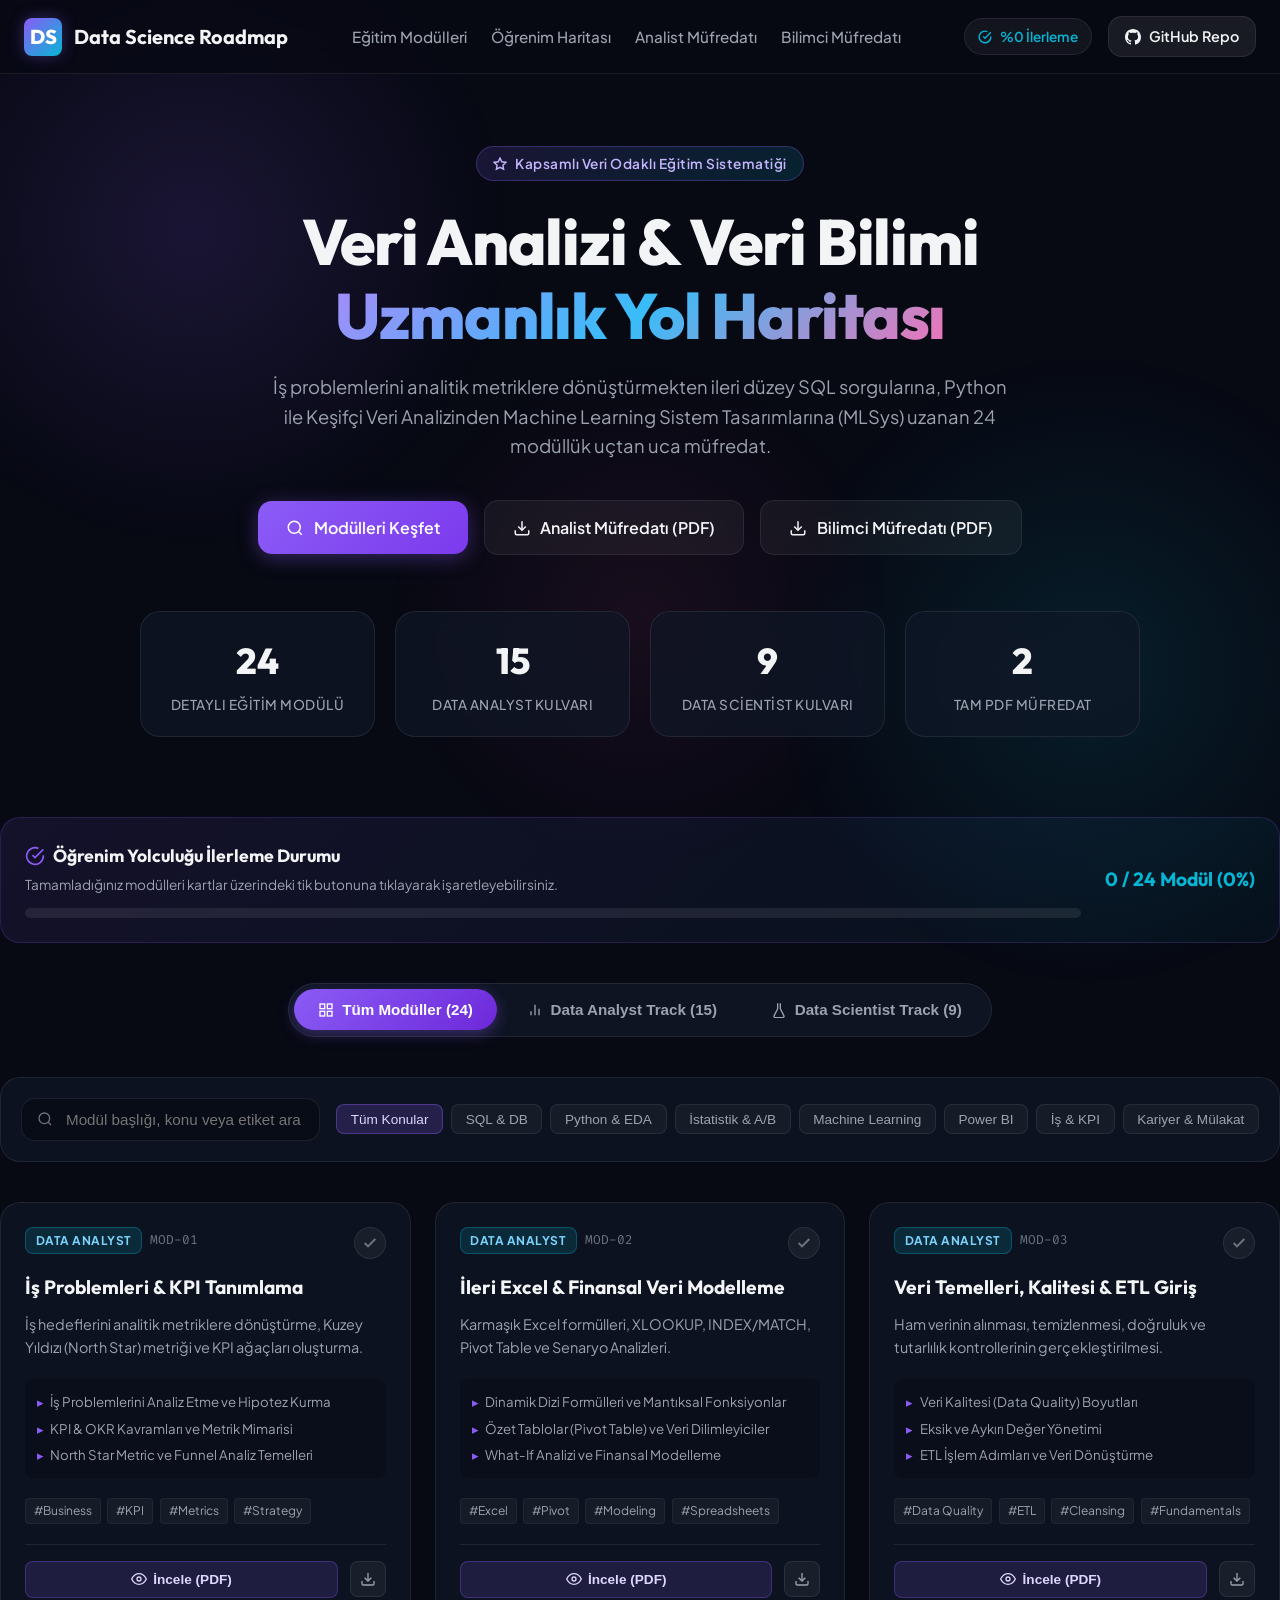
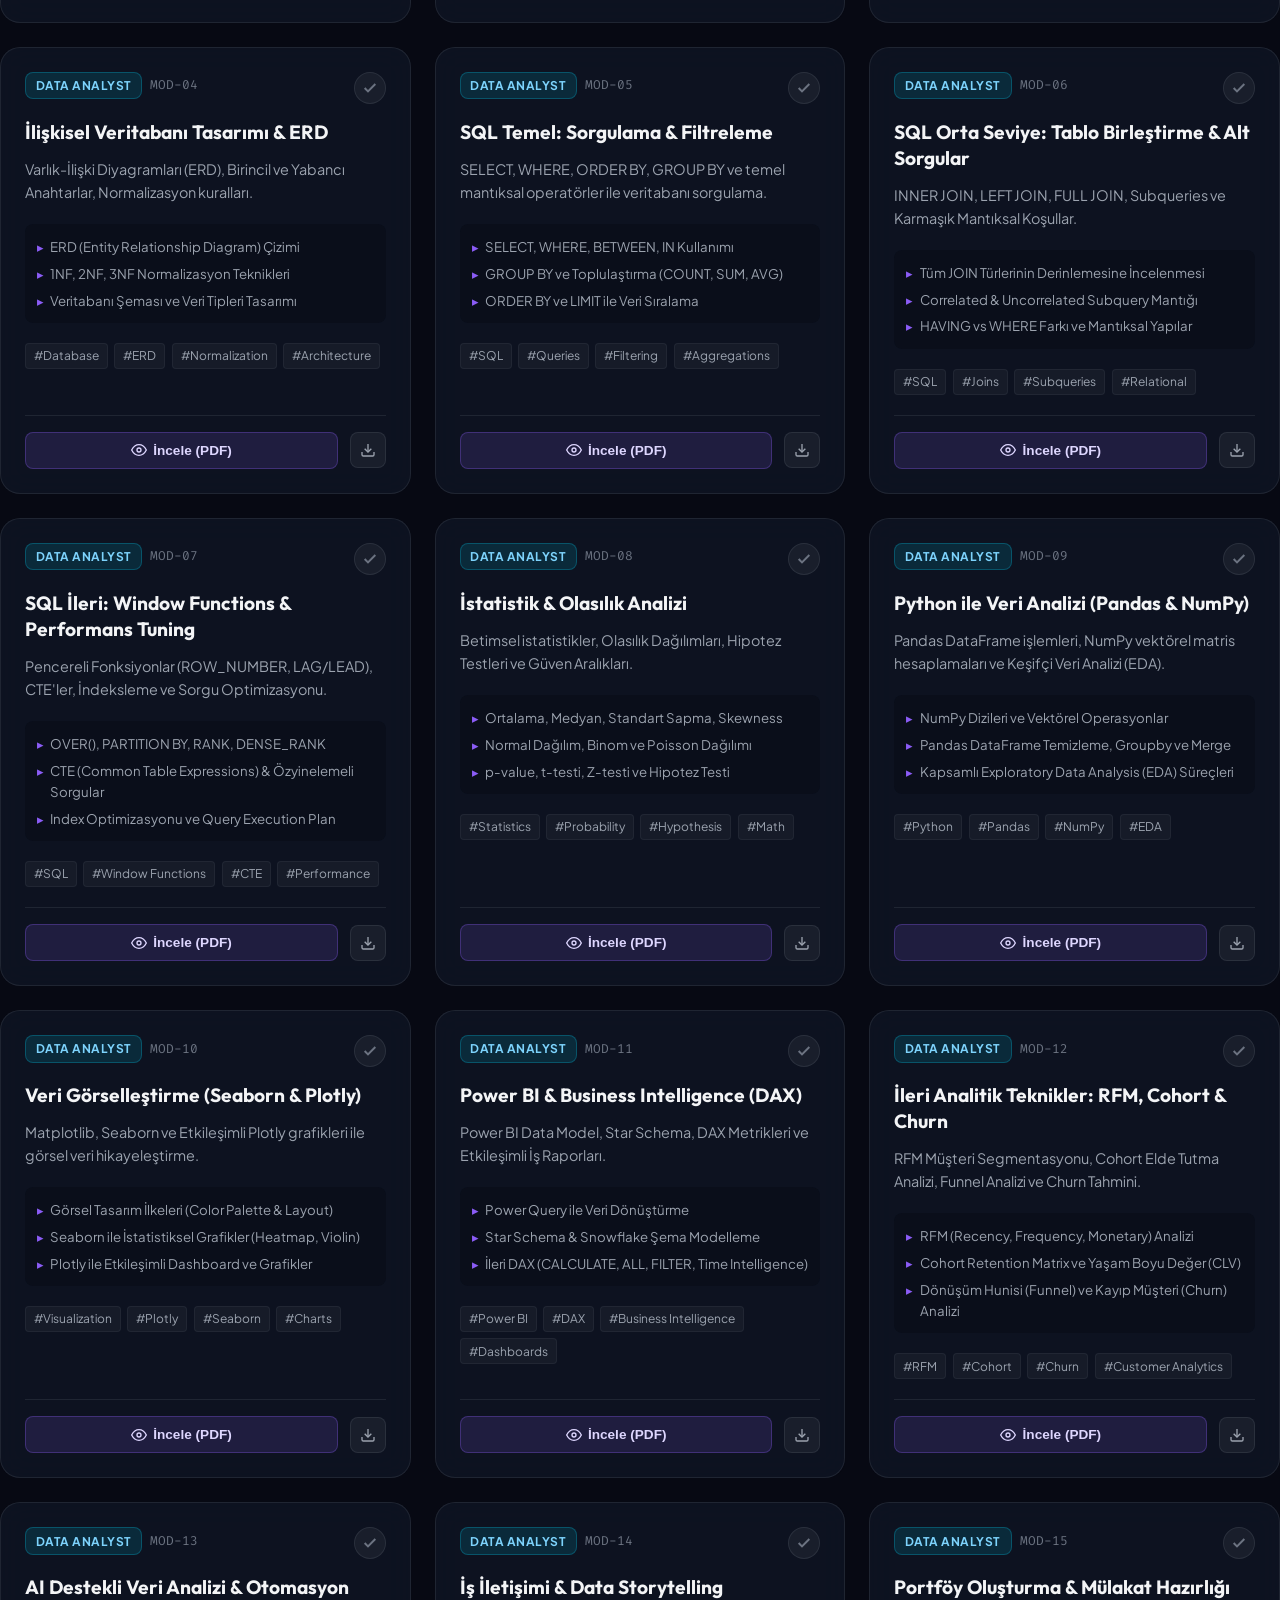
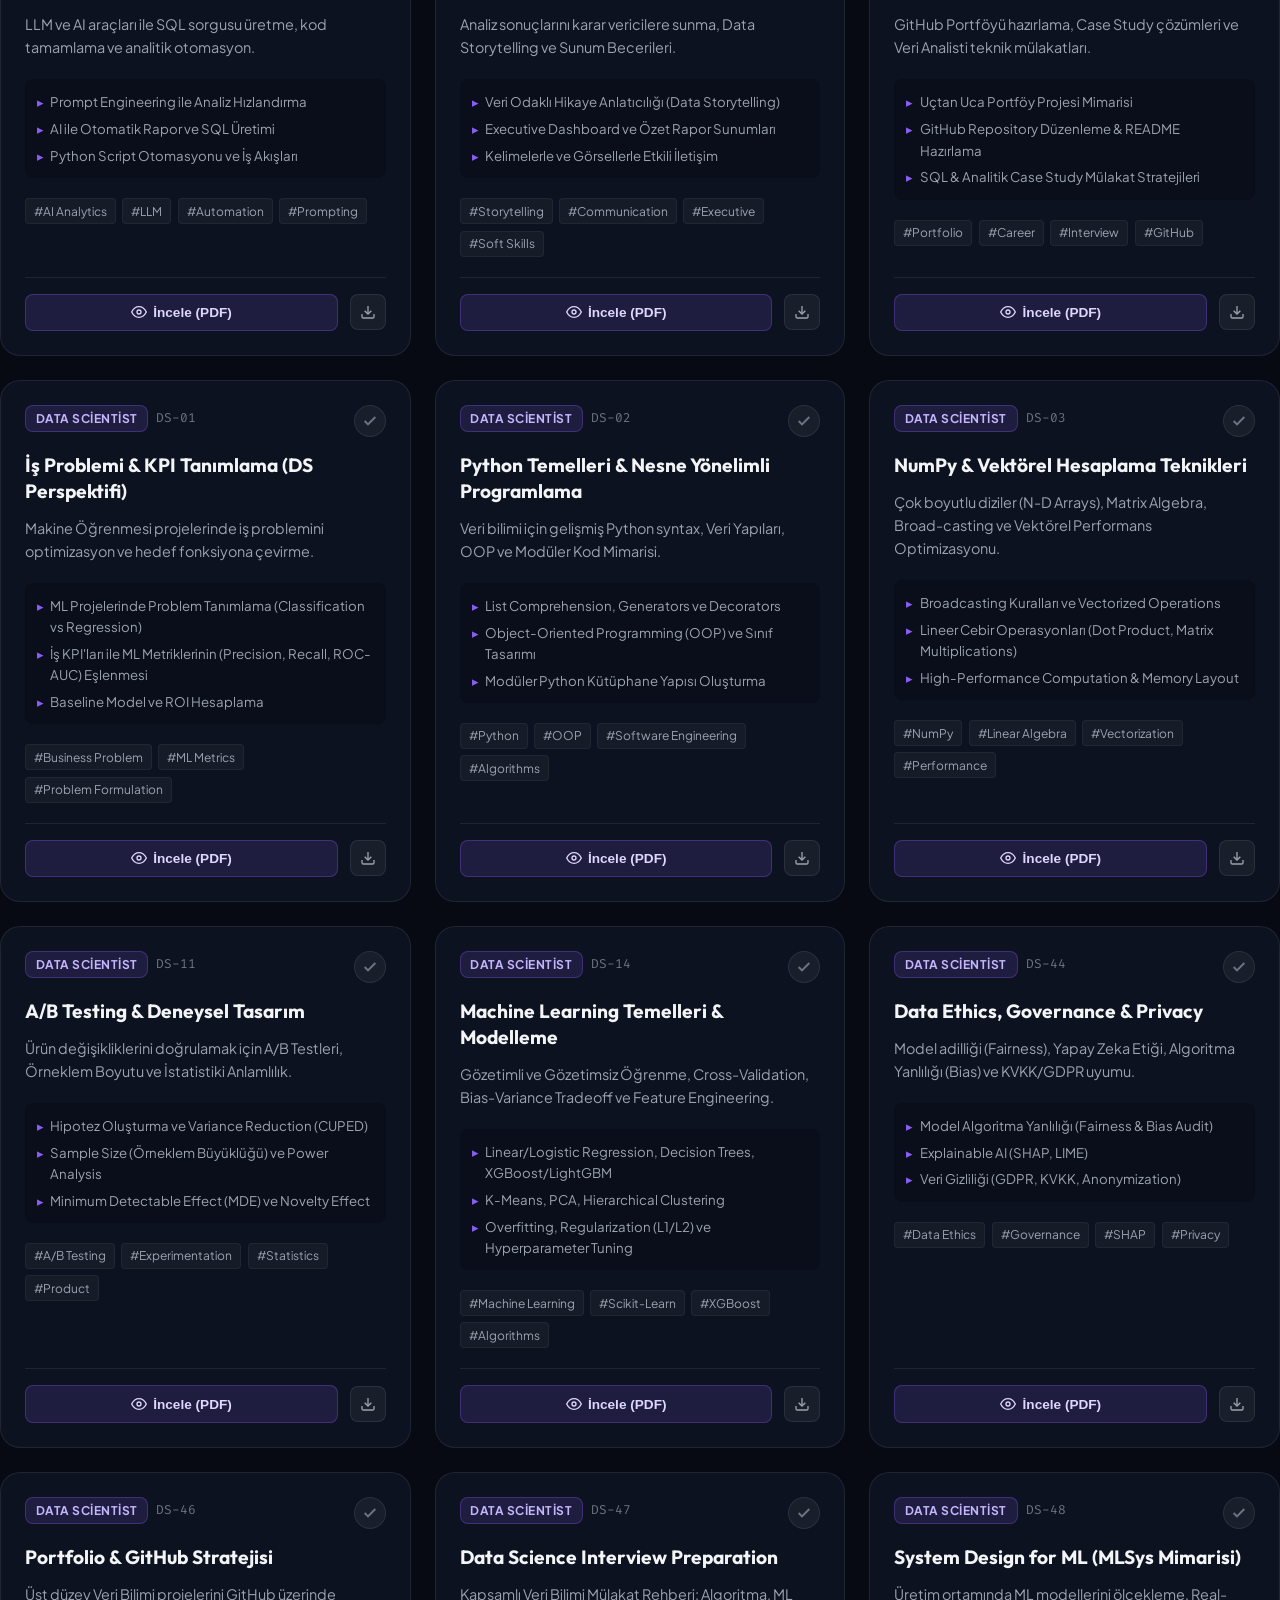
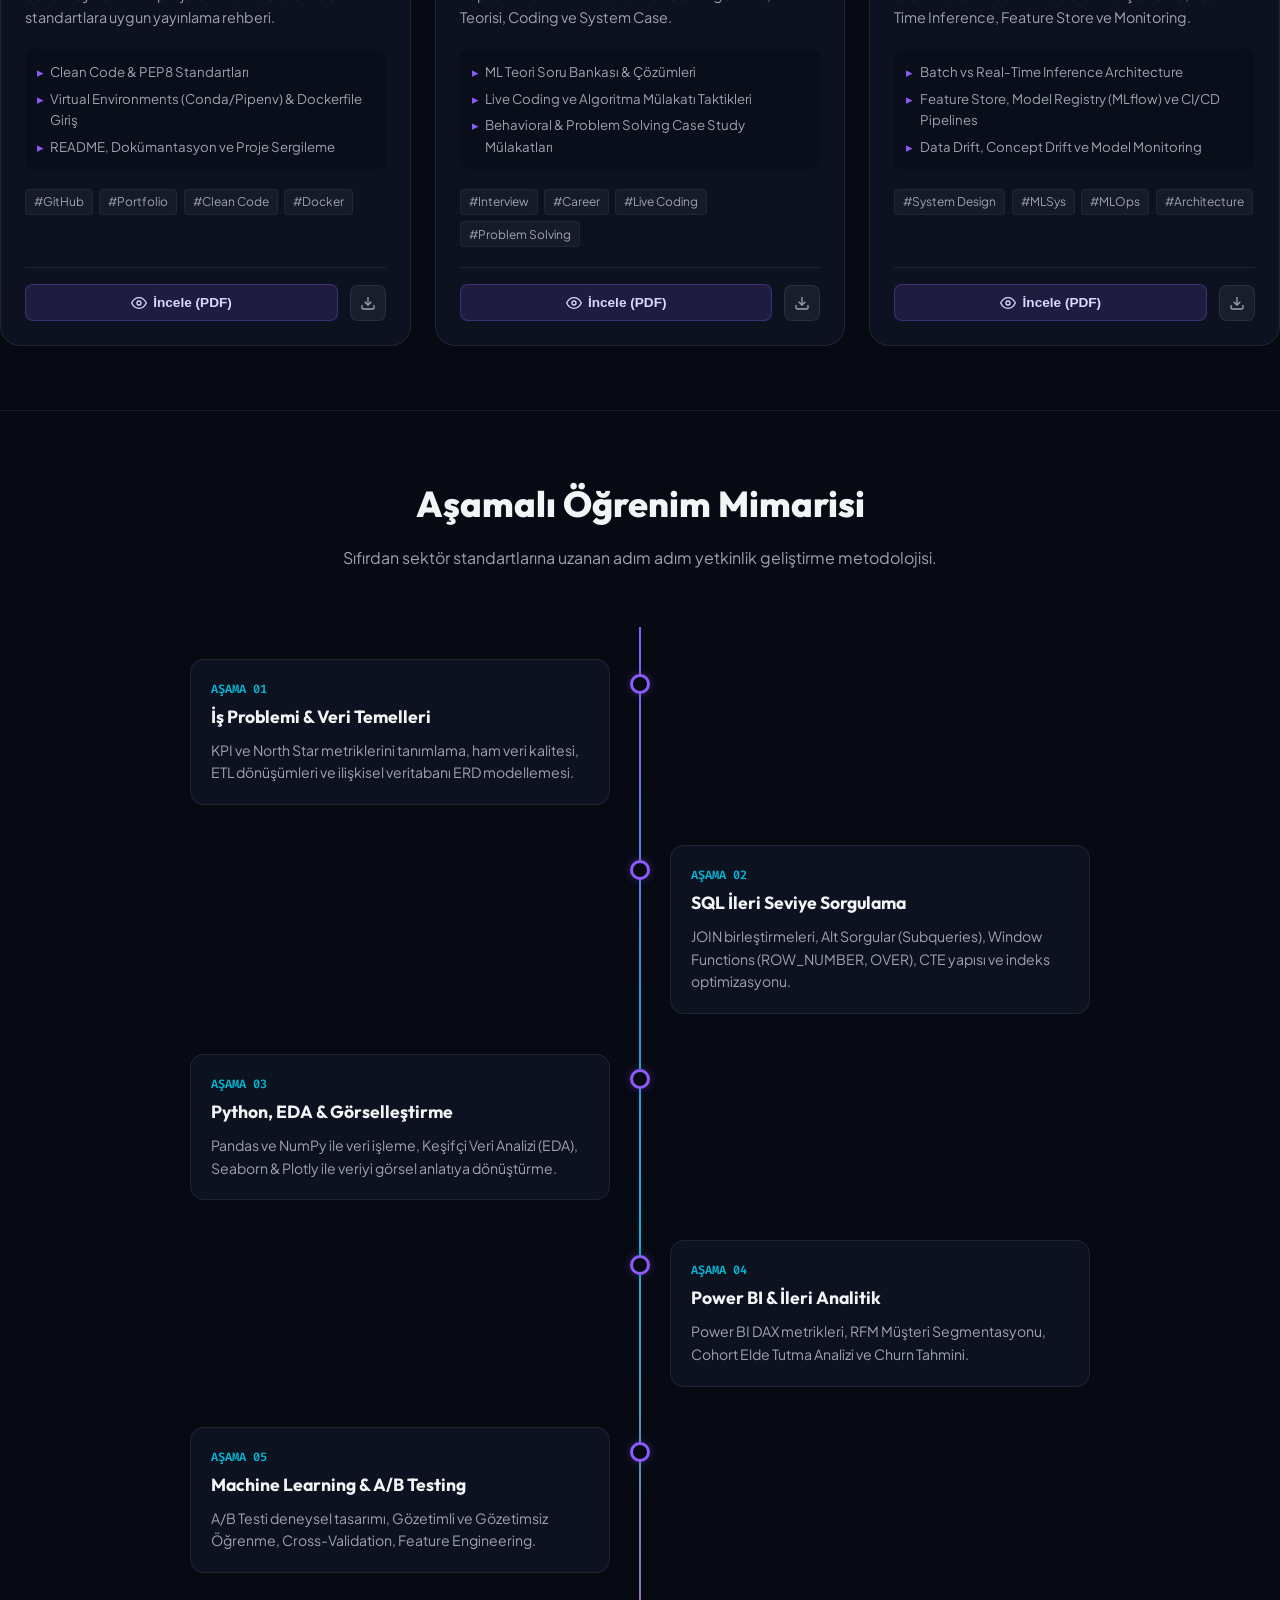
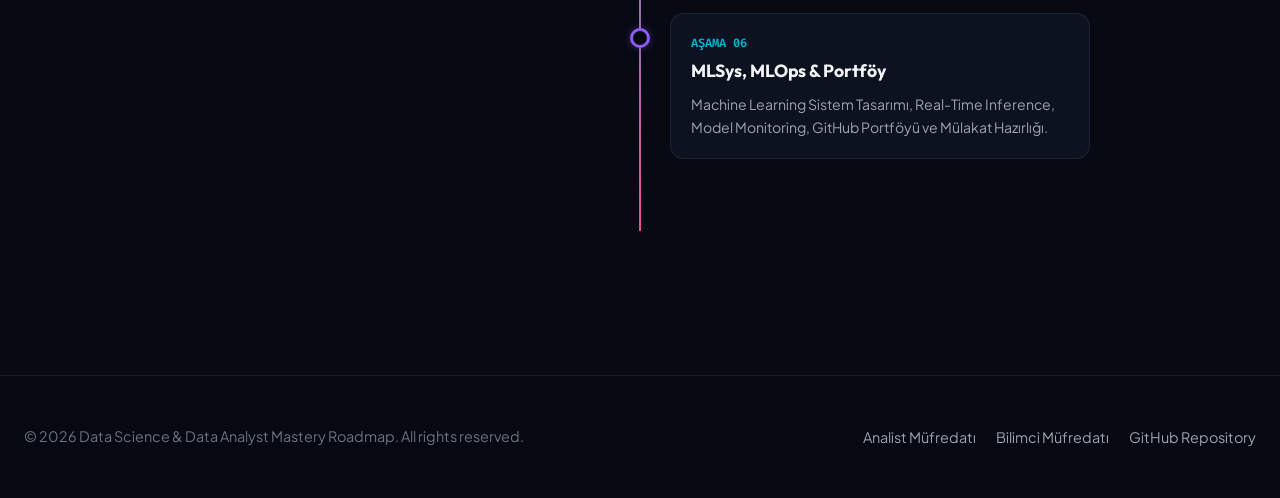
==== docs/index.html @ 0606b25c "Update README, organize docs, add projects and configuration" ====
<!DOCTYPE html>
<html lang="tr">
<head>
  <meta charset="UTF-8">
  <meta name="viewport" content="width=device-width, initial-scale=1.0">
  <title>Data Science & Data Analyst Mastery Roadmap | semihvz</title>
  <meta name="description" content="Veri Analizi ve Veri Bilimi için uçtan uca hazırlanan 24 kapsamlı ders modülü, PDF müfredatları ve interaktif kariyer yol haritası.">
  <meta name="keywords" content="Data Science, Data Analyst, SQL, Python, Machine Learning, Power BI, Statistics, Roadmap">
  <meta name="author" content="semihvz">

  <!-- OpenGraph -->
  <meta property="og:title" content="Data Science & Analyst Roadmap">
  <meta property="og:description" content="Veri Analizi ve Veri Bilimi alanında sıfırdan uzmanlığa uçtan uca interaktif ders modülleri ve müfredat.">
  <meta property="og:type" content="website">

  <!-- Favicon & Stylesheet -->
  <link rel="icon" href="data:image/svg+xml,<svg xmlns=%22http://www.w3.org/2000/svg%22 viewBox=%220 0 100 100%22><text y=%22.9em%22 font-size=%2290%22>📊</text></svg>">
  <link rel="stylesheet" href="css/styles.css">
</head>
<body>

  <!-- Ambient Glow Background Blobs -->
  <div class="bg-glow-blob-1"></div>
  <div class="bg-glow-blob-2"></div>
  <div class="bg-glow-blob-3"></div>

  <!-- Header / Navigation Bar -->
  <header class="navbar">
    <div class="container nav-container">
      <a href="#" class="nav-brand">
        <div class="brand-icon">DS</div>
        <span>Data Science Roadmap</span>
      </a>

      <ul class="nav-links">
        <li><a href="#modules" class="nav-link">Eğitim Modülleri</a></li>
        <li><a href="#roadmap" class="nav-link">Öğrenim Haritası</a></li>
        <li><a href="../data-analyst-curriculum.pdf" target="_blank" class="nav-link">Analist Müfredatı</a></li>
        <li><a href="../data-science-curriculum.pdf" target="_blank" class="nav-link">Bilimci Müfredatı</a></li>
      </ul>

      <div class="nav-actions">
        <div class="progress-pill">
          <svg width="14" height="14" viewBox="0 0 24 24" fill="none" stroke="currentColor" stroke-width="2.5">
            <path d="M22 11.08V12a10 10 0 1 1-5.93-9.14"></path>
            <polyline points="22 4 12 14.01 9 11.01"></polyline>
          </svg>
          <span id="navProgressText">%0 İlerleme</span>
        </div>
        <a href="https://github.com/semihvz/data-science-roadmap" target="_blank" rel="noopener" class="btn-github">
          <svg width="16" height="16" viewBox="0 0 24 24" fill="currentColor">
            <path d="M12 0C5.37 0 0 5.37 0 12c0 5.31 3.435 9.795 8.205 11.385.6.105.825-.255.825-.57 0-.285-.015-1.23-.015-2.235-3.015.555-3.795-.735-4.035-1.41-.135-.345-.72-1.41-1.23-1.695-.42-.225-1.02-.78-.015-.795.945-.015 1.62.87 1.845 1.23 1.08 1.815 2.805 1.305 3.495.99.105-.78.42-1.305.765-1.605-2.67-.3-5.46-1.335-5.46-5.925 0-1.305.465-2.385 1.23-3.225-.12-.3-.54-1.53.12-3.18 0 0 1.005-.315 3.3 1.23.96-.27 1.98-.405 3-.405s2.04.135 3 .405c2.295-1.56 3.3-1.23 3.3-1.23.66 1.65.24 2.88.12 3.18.765.84 1.23 1.905 1.23 3.225 0 4.605-2.805 5.625-5.475 5.925.435.375.81 1.095.81 2.22 0 1.605-.015 2.895-.015 3.3 0 .315.225.69.825.57A12.02 12.02 0 0024 12c0-6.63-5.37-12-12-12z"/>
          </svg>
          GitHub Repo
        </a>
      </div>
    </div>
  </header>

  <!-- Hero Section -->
  <section class="hero">
    <div class="container">
      <div class="hero-badge">
        <svg width="14" height="14" viewBox="0 0 24 24" fill="none" stroke="currentColor" stroke-width="2.5">
          <polygon points="12 2 15.09 8.26 22 9.27 17 14.14 18.18 21.02 12 17.77 5.82 21.02 7 14.14 2 9.27 8.91 8.26 12 2"></polygon>
        </svg>
        Kapsamlı Veri Odaklı Eğitim Sistematiği
      </div>

      <h1 class="hero-title">
        Veri Analizi & Veri Bilimi<br>
        <span class="text-gradient">Uzmanlık Yol Haritası</span>
      </h1>

      <p class="hero-subtitle">
        İş problemlerini analitik metriklere dönüştürmekten ileri düzey SQL sorgularına, Python ile Keşifçi Veri Analizinden Machine Learning Sistem Tasarımlarına (MLSys) uzanan 24 modüllük uçtan uca müfredat.
      </p>

      <div class="hero-cta">
        <a href="#modules" class="btn-primary">
          <svg width="18" height="18" viewBox="0 0 24 24" fill="none" stroke="currentColor" stroke-width="2">
            <circle cx="11" cy="11" r="8"></circle>
            <line x1="21" y1="21" x2="16.65" y2="16.65"></line>
          </svg>
          Modülleri Keşfet
        </a>
        <a href="../data-analyst-curriculum.pdf" download class="btn-secondary">
          <svg width="18" height="18" viewBox="0 0 24 24" fill="none" stroke="currentColor" stroke-width="2">
            <path d="M21 15v4a2 2 0 0 1-2 2H5a2 2 0 0 1-2-2v-4"></path>
            <polyline points="7 10 12 15 17 10"></polyline>
            <line x1="12" y1="15" x2="12" y2="3"></line>
          </svg>
          Analist Müfredatı (PDF)
        </a>
        <a href="../data-science-curriculum.pdf" download class="btn-secondary">
          <svg width="18" height="18" viewBox="0 0 24 24" fill="none" stroke="currentColor" stroke-width="2">
            <path d="M21 15v4a2 2 0 0 1-2 2H5a2 2 0 0 1-2-2v-4"></path>
            <polyline points="7 10 12 15 17 10"></polyline>
            <line x1="12" y1="15" x2="12" y2="3"></line>
          </svg>
          Bilimci Müfredatı (PDF)
        </a>
      </div>

      <!-- Stats Grid -->
      <div class="hero-stats">
        <div class="stat-card">
          <div class="stat-number">24</div>
          <div class="stat-label">Detaylı Eğitim Modülü</div>
        </div>
        <div class="stat-card">
          <div class="stat-number">15</div>
          <div class="stat-label">Data Analyst Kulvarı</div>
        </div>
        <div class="stat-card">
          <div class="stat-number">9</div>
          <div class="stat-label">Data Scientist Kulvarı</div>
        </div>
        <div class="stat-card">
          <div class="stat-number">2</div>
          <div class="stat-label">Tam PDF Müfredat</div>
        </div>
      </div>
    </div>
  </section>

  <!-- Main Content Area -->
  <main class="main-content container" id="modules">

    <!-- Overall Progress Card -->
    <div class="overall-progress-card">
      <div class="progress-info">
        <div class="progress-title">
          <svg width="20" height="20" viewBox="0 0 24 24" fill="none" stroke="var(--primary)" stroke-width="2">
            <path d="M22 11.08V12a10 10 0 1 1-5.93-9.14"></path>
            <polyline points="22 4 12 14.01 9 11.01"></polyline>
          </svg>
          Öğrenim Yolculuğu İlerleme Durumu
        </div>
        <div class="progress-sub">Tamamladığınız modülleri kartlar üzerindeki tik butonuna tıklayarak işaretleyebilirsiniz.</div>
        <div class="progress-bar-container">
          <div class="progress-bar-fill" id="globalProgressBar"></div>
        </div>
      </div>
      <div style="text-align: right; min-width: 140px;">
        <span id="completedCountText" style="font-family: var(--font-heading); font-size: 1.2rem; font-weight: 700; color: var(--secondary);">0 / 24 Modül (%0)</span>
      </div>
    </div>

    <!-- Track Selector Tabs -->
    <div class="track-selector-wrapper">
      <div class="track-tabs">
        <button class="track-tab active" data-track="all">
          <svg width="16" height="16" viewBox="0 0 24 24" fill="none" stroke="currentColor" stroke-width="2">
            <rect x="3" y="3" width="7" height="7"></rect>
            <rect x="14" y="3" width="7" height="7"></rect>
            <rect x="14" y="14" width="7" height="7"></rect>
            <rect x="3" y="14" width="7" height="7"></rect>
          </svg>
          Tüm Modüller (24)
        </button>
        <button class="track-tab" data-track="analyst">
          <svg width="16" height="16" viewBox="0 0 24 24" fill="none" stroke="currentColor" stroke-width="2">
            <line x1="18" y1="20" x2="18" y2="10"></line>
            <line x1="12" y1="20" x2="12" y2="4"></line>
            <line x1="6" y1="20" x2="6" y2="14"></line>
          </svg>
          Data Analyst Track (15)
        </button>
        <button class="track-tab" data-track="scientist">
          <svg width="16" height="16" viewBox="0 0 24 24" fill="none" stroke="currentColor" stroke-width="2">
            <path d="M10 2v7.527a2 2 0 0 1-.211.896L4.72 20.5A2 2 0 0 0 6.5 23.5h11a2 2 0 0 0 1.78-3L14.21 10.423a2 2 0 0 1-.21-.896V2"></path>
          </svg>
          Data Scientist Track (9)
        </button>
      </div>
    </div>

    <!-- Filter & Search Toolbar -->
    <div class="toolbar">
      <div class="toolbar-top">
        <div class="search-box">
          <svg class="search-icon" width="16" height="16" viewBox="0 0 24 24" fill="none" stroke="currentColor" stroke-width="2">
            <circle cx="11" cy="11" r="8"></circle>
            <line x1="21" y1="21" x2="16.65" y2="16.65"></line>
          </svg>
          <input type="text" id="searchInput" placeholder="Modül başlığı, konu veya etiket ara (ör: SQL, Python, RFM, ML)...">
        </div>

        <div class="category-tags">
          <button class="tag-btn active" data-category="all">Tüm Konular</button>
          <button class="tag-btn" data-category="sql">SQL & DB</button>
          <button class="tag-btn" data-category="python">Python & EDA</button>
          <button class="tag-btn" data-category="stats">İstatistik & A/B</button>
          <button class="tag-btn" data-category="ml">Machine Learning</button>
          <button class="tag-btn" data-category="bi">Power BI</button>
          <button class="tag-btn" data-category="kpi">İş & KPI</button>
          <button class="tag-btn" data-category="career">Kariyer & Mülakat</button>
        </div>
      </div>
    </div>

    <!-- Dynamic Module Grid Container -->
    <div id="moduleGrid" class="module-grid">
      <!-- Generated via JS -->
    </div>

    <!-- Visual Learning Roadmap Timeline Section -->
    <section class="roadmap-section" id="roadmap">
      <div class="section-header">
        <h2 class="section-title">Aşamalı Öğrenim Mimarisi</h2>
        <p class="section-desc">
          Sıfırdan sektör standartlarına uzanan adım adım yetkinlik geliştirme metodolojisi.
        </p>
      </div>

      <div class="timeline">
        <div class="timeline-item">
          <div class="timeline-dot"></div>
          <div class="timeline-card">
            <div class="timeline-step">AŞAMA 01</div>
            <h3 class="timeline-title">İş Problemi & Veri Temelleri</h3>
            <p style="font-size: 0.88rem; color: var(--text-muted);">
              KPI ve North Star metriklerini tanımlama, ham veri kalitesi, ETL dönüşümleri ve ilişkisel veritabanı ERD modellemesi.
            </p>
          </div>
        </div>

        <div class="timeline-item">
          <div class="timeline-dot"></div>
          <div class="timeline-card">
            <div class="timeline-step">AŞAMA 02</div>
            <h3 class="timeline-title">SQL İleri Seviye Sorgulama</h3>
            <p style="font-size: 0.88rem; color: var(--text-muted);">
              JOIN birleştirmeleri, Alt Sorgular (Subqueries), Window Functions (ROW_NUMBER, OVER), CTE yapısı ve indeks optimizasyonu.
            </p>
          </div>
        </div>

        <div class="timeline-item">
          <div class="timeline-dot"></div>
          <div class="timeline-card">
            <div class="timeline-step">AŞAMA 03</div>
            <h3 class="timeline-title">Python, EDA & Görselleştirme</h3>
            <p style="font-size: 0.88rem; color: var(--text-muted);">
              Pandas ve NumPy ile veri işleme, Keşifçi Veri Analizi (EDA), Seaborn & Plotly ile veriyi görsel anlatıya dönüştürme.
            </p>
          </div>
        </div>

        <div class="timeline-item">
          <div class="timeline-dot"></div>
          <div class="timeline-card">
            <div class="timeline-step">AŞAMA 04</div>
            <h3 class="timeline-title">Power BI & İleri Analitik</h3>
            <p style="font-size: 0.88rem; color: var(--text-muted);">
              Power BI DAX metrikleri, RFM Müşteri Segmentasyonu, Cohort Elde Tutma Analizi ve Churn Tahmini.
            </p>
          </div>
        </div>

        <div class="timeline-item">
          <div class="timeline-dot"></div>
          <div class="timeline-card">
            <div class="timeline-step">AŞAMA 05</div>
            <h3 class="timeline-title">Machine Learning & A/B Testing</h3>
            <p style="font-size: 0.88rem; color: var(--text-muted);">
              A/B Testi deneysel tasarımı, Gözetimli ve Gözetimsiz Öğrenme, Cross-Validation, Feature Engineering.
            </p>
          </div>
        </div>

        <div class="timeline-item">
          <div class="timeline-dot"></div>
          <div class="timeline-card">
            <div class="timeline-step">AŞAMA 06</div>
            <h3 class="timeline-title">MLSys, MLOps & Portföy</h3>
            <p style="font-size: 0.88rem; color: var(--text-muted);">
              Machine Learning Sistem Tasarımı, Real-Time Inference, Model Monitoring, GitHub Portföyü ve Mülakat Hazırlığı.
            </p>
          </div>
        </div>
      </div>
    </section>

  </main>

  <!-- PDF Viewer Modal -->
  <div class="modal-backdrop" id="modalBackdrop">
    <div class="modal-container">
      <div class="modal-header">
        <div class="modal-title-group">
          <svg width="20" height="20" viewBox="0 0 24 24" fill="none" stroke="var(--primary)" stroke-width="2">
            <path d="M14 2H6a2 2 0 0 0-2 2v16a2 2 0 0 0 2 2h12a2 2 0 0 0 2-2V8z"></path>
            <polyline points="14 2 14 8 20 8"></polyline>
            <line x1="16" y1="13" x2="8" y2="13"></line>
            <line x1="16" y1="17" x2="8" y2="17"></line>
            <polyline points="10 9 9 9 8 9"></polyline>
          </svg>
          <span class="modal-title" id="modalTitle">Modül PDF Detayı</span>
        </div>
        <button class="modal-close-btn" id="modalCloseBtn" title="Kapat">
          <svg width="18" height="18" viewBox="0 0 24 24" fill="none" stroke="currentColor" stroke-width="2.5">
            <line x1="18" y1="6" x2="6" y2="18"></line>
            <line x1="6" y1="6" x2="18" y2="18"></line>
          </svg>
        </button>
      </div>
      <div class="modal-body">
        <iframe src="about:blank" id="modalIframe" class="modal-iframe"></iframe>
      </div>
    </div>
  </div>

  <!-- Footer -->
  <footer class="footer">
    <div class="container footer-container">
      <div class="footer-copy">
        © 2026 Data Science & Data Analyst Mastery Roadmap. All rights reserved.
      </div>
      <ul class="footer-links">
        <li><a href="../data-analyst-curriculum.pdf" download class="footer-link">Analist Müfredatı</a></li>
        <li><a href="../data-science-curriculum.pdf" download class="footer-link">Bilimci Müfredatı</a></li>
        <li><a href="https://github.com/semihvz/data-science-roadmap" target="_blank" class="footer-link">GitHub Repository</a></li>
      </ul>
    </div>
  </footer>

  <!-- Application Logic -->
  <script src="js/app.js"></script>
</body>
</html>
---- docs/css/styles.css ----
/* Modern Glassmorphism & Dark Aesthetics Design System */
@import url('https://fonts.googleapis.com/css2?family=Outfit:wght@300;400;500;600;700;800&family=Plus+Jakarta+Sans:wght@400;500;600;700&family=Fira+Code:wght@400;500&display=swap');

:root {
  --bg-dark: #070913;
  --bg-card: rgba(17, 24, 39, 0.7);
  --bg-card-hover: rgba(31, 41, 55, 0.8);
  --bg-glass: rgba(255, 255, 255, 0.03);
  --border-glass: rgba(255, 255, 255, 0.08);
  --border-focus: rgba(139, 92, 246, 0.5);
  
  --primary: #8b5cf6;
  --primary-glow: rgba(139, 92, 246, 0.35);
  --secondary: #06b6d4;
  --secondary-glow: rgba(6, 182, 212, 0.35);
  --accent: #ec4899;
  --accent-glow: rgba(236, 72, 153, 0.35);
  --success: #10b981;
  --warning: #f59e0b;

  --text-main: #f3f4f6;
  --text-muted: #9ca3af;
  --text-dim: #6b7280;

  --font-heading: 'Outfit', sans-serif;
  --font-body: 'Plus Jakarta Sans', sans-serif;
  --font-code: 'Fira Code', monospace;

  --radius-sm: 8px;
  --radius-md: 14px;
  --radius-lg: 20px;
  --radius-xl: 28px;

  --shadow-glow: 0 0 25px rgba(139, 92, 246, 0.15);
  --shadow-card: 0 10px 30px -10px rgba(0, 0, 0, 0.5);
  --transition: all 0.25s cubic-bezier(0.4, 0, 0.2, 1);
}

* {
  margin: 0;
  padding: 0;
  box-sizing: border-box;
}

html {
  scroll-behavior: smooth;
  color-scheme: dark;
}

body {
  background-color: var(--bg-dark);
  color: var(--text-main);
  font-family: var(--font-body);
  line-height: 1.6;
  overflow-x: hidden;
  min-height: 100vh;
  position: relative;
}

/* Background Ambient Glows */
.bg-glow-blob-1 {
  position: fixed;
  top: -10%;
  left: -10%;
  width: 50vw;
  height: 50vw;
  border-radius: 50%;
  background: radial-gradient(circle, rgba(139, 92, 246, 0.15) 0%, rgba(0, 0, 0, 0) 70%);
  z-index: -1;
  pointer-events: none;
}

.bg-glow-blob-2 {
  position: fixed;
  bottom: -10%;
  right: -10%;
  width: 50vw;
  height: 50vw;
  border-radius: 50%;
  background: radial-gradient(circle, rgba(6, 182, 212, 0.12) 0%, rgba(0, 0, 0, 0) 70%);
  z-index: -1;
  pointer-events: none;
}

.bg-glow-blob-3 {
  position: fixed;
  top: 40%;
  left: 30%;
  width: 40vw;
  height: 40vw;
  border-radius: 50%;
  background: radial-gradient(circle, rgba(236, 72, 153, 0.08) 0%, rgba(0, 0, 0, 0) 70%);
  z-index: -1;
  pointer-events: none;
}

/* Container */
.container {
  max-width: 1280px;
  margin: 0 auto;
  padding: 0 1.5rem;
}

/* Header Navbar */
.navbar {
  position: sticky;
  top: 0;
  z-index: 100;
  backdrop-filter: blur(16px);
  -webkit-backdrop-filter: blur(16px);
  background: rgba(7, 9, 19, 0.75);
  border-bottom: 1px solid var(--border-glass);
  padding: 1rem 0;
}

.nav-container {
  display: flex;
  align-items: center;
  justify-content: space-between;
}

.nav-brand {
  display: flex;
  align-items: center;
  gap: 0.75rem;
  text-decoration: none;
  color: var(--text-main);
  font-family: var(--font-heading);
  font-size: 1.25rem;
  font-weight: 700;
}

.brand-icon {
  width: 38px;
  height: 38px;
  border-radius: var(--radius-sm);
  background: linear-gradient(135deg, var(--primary), var(--secondary));
  display: flex;
  align-items: center;
  justify-content: center;
  color: #fff;
  font-weight: 800;
  box-shadow: 0 0 15px var(--primary-glow);
}

.nav-links {
  display: flex;
  align-items: center;
  gap: 1.5rem;
  list-style: none;
}

.nav-link {
  color: var(--text-muted);
  text-decoration: none;
  font-size: 0.95rem;
  font-weight: 500;
  transition: var(--transition);
}

.nav-link:hover {
  color: var(--text-main);
}

.nav-actions {
  display: flex;
  align-items: center;
  gap: 1rem;
}

.progress-pill {
  display: flex;
  align-items: center;
  gap: 0.5rem;
  background: rgba(255, 255, 255, 0.05);
  border: 1px solid var(--border-glass);
  padding: 0.4rem 0.8rem;
  border-radius: 9999px;
  font-size: 0.85rem;
  font-weight: 600;
  color: var(--secondary);
}

.btn-github {
  display: inline-flex;
  align-items: center;
  gap: 0.5rem;
  padding: 0.5rem 1rem;
  border-radius: var(--radius-md);
  background: rgba(255, 255, 255, 0.08);
  border: 1px solid var(--border-glass);
  color: var(--text-main);
  text-decoration: none;
  font-size: 0.9rem;
  font-weight: 600;
  transition: var(--transition);
}

.btn-github:hover {
  background: rgba(255, 255, 255, 0.15);
  border-color: rgba(255, 255, 255, 0.2);
  transform: translateY(-1px);
}

/* Hero Section */
.hero {
  padding: 4.5rem 0 3rem;
  text-align: center;
  position: relative;
}

.hero-badge {
  display: inline-flex;
  align-items: center;
  gap: 0.5rem;
  padding: 0.35rem 1rem;
  border-radius: 9999px;
  background: linear-gradient(135deg, rgba(139, 92, 246, 0.15), rgba(6, 182, 212, 0.15));
  border: 1px solid rgba(139, 92, 246, 0.3);
  color: #c4b5fd;
  font-size: 0.85rem;
  font-weight: 600;
  margin-bottom: 1.5rem;
  letter-spacing: 0.5px;
}

.hero-title {
  font-family: var(--font-heading);
  font-size: clamp(2.5rem, 5vw, 4rem);
  font-weight: 800;
  line-height: 1.15;
  margin-bottom: 1.25rem;
  letter-spacing: -0.02em;
}

.text-gradient {
  background: linear-gradient(135deg, #a78bfa 0%, #38bdf8 50%, #f472b6 100%);
  -webkit-background-clip: text;
  -webkit-text-fill-color: transparent;
}

.hero-subtitle {
  max-width: 750px;
  margin: 0 auto 2.5rem;
  font-size: 1.15rem;
  color: var(--text-muted);
  font-weight: 400;
}

.hero-cta {
  display: flex;
  align-items: center;
  justify-content: center;
  gap: 1rem;
  flex-wrap: wrap;
  margin-bottom: 3.5rem;
}

.btn-primary {
  display: inline-flex;
  align-items: center;
  gap: 0.6rem;
  padding: 0.85rem 1.75rem;
  border-radius: var(--radius-md);
  background: linear-gradient(135deg, var(--primary), #7c3aed);
  color: #fff;
  font-weight: 600;
  font-size: 1rem;
  text-decoration: none;
  border: none;
  cursor: pointer;
  box-shadow: 0 4px 20px var(--primary-glow);
  transition: var(--transition);
}

.btn-primary:hover {
  transform: translateY(-2px);
  box-shadow: 0 6px 25px rgba(139, 92, 246, 0.5);
}

.btn-secondary {
  display: inline-flex;
  align-items: center;
  gap: 0.6rem;
  padding: 0.85rem 1.75rem;
  border-radius: var(--radius-md);
  background: rgba(255, 255, 255, 0.05);
  border: 1px solid var(--border-glass);
  color: var(--text-main);
  font-weight: 600;
  font-size: 1rem;
  text-decoration: none;
  cursor: pointer;
  backdrop-filter: blur(10px);
  transition: var(--transition);
}

.btn-secondary:hover {
  background: rgba(255, 255, 255, 0.1);
  border-color: rgba(255, 255, 255, 0.2);
  transform: translateY(-2px);
}

/* Stats Counter Grid */
.hero-stats {
  display: grid;
  grid-template-columns: repeat(auto-fit, minmax(200px, 1fr));
  gap: 1.25rem;
  max-width: 1000px;
  margin: 0 auto;
}

.stat-card {
  background: var(--bg-card);
  backdrop-filter: blur(12px);
  border: 1px solid var(--border-glass);
  border-radius: var(--radius-lg);
  padding: 1.25rem;
  text-align: center;
  transition: var(--transition);
}

.stat-card:hover {
  border-color: rgba(139, 92, 246, 0.3);
  transform: translateY(-3px);
  box-shadow: var(--shadow-card);
}

.stat-number {
  font-family: var(--font-heading);
  font-size: 2.25rem;
  font-weight: 800;
  color: var(--text-main);
  margin-bottom: 0.25rem;
}

.stat-label {
  font-size: 0.85rem;
  color: var(--text-muted);
  font-weight: 500;
  text-transform: uppercase;
  letter-spacing: 0.5px;
}

/* Main Content Area */
.main-content {
  padding: 2rem 0 5rem;
}

/* Track Selector Tabs */
.track-selector-wrapper {
  display: flex;
  justify-content: center;
  margin-bottom: 2.5rem;
}

.track-tabs {
  display: inline-flex;
  background: rgba(17, 24, 39, 0.8);
  padding: 0.35rem;
  border-radius: 9999px;
  border: 1px solid var(--border-glass);
  gap: 0.35rem;
  backdrop-filter: blur(12px);
}

.track-tab {
  padding: 0.75rem 1.5rem;
  border-radius: 9999px;
  border: none;
  background: transparent;
  color: var(--text-muted);
  font-weight: 600;
  font-size: 0.95rem;
  cursor: pointer;
  transition: var(--transition);
  display: flex;
  align-items: center;
  gap: 0.5rem;
}

.track-tab.active {
  background: linear-gradient(135deg, var(--primary), #6d28d9);
  color: #fff;
  box-shadow: 0 4px 15px var(--primary-glow);
}

.track-tab:hover:not(.active) {
  color: var(--text-main);
  background: rgba(255, 255, 255, 0.05);
}

/* Filter & Search Toolbar */
.toolbar {
  background: var(--bg-card);
  backdrop-filter: blur(16px);
  border: 1px solid var(--border-glass);
  border-radius: var(--radius-lg);
  padding: 1.25rem;
  margin-bottom: 2.5rem;
  display: flex;
  flex-direction: column;
  gap: 1.25rem;
}

.toolbar-top {
  display: flex;
  align-items: center;
  gap: 1rem;
  flex-wrap: wrap;
}

.search-box {
  flex: 1;
  min-width: 260px;
  position: relative;
}

.search-box input {
  width: 100%;
  padding: 0.75rem 1rem 0.75rem 2.75rem;
  border-radius: var(--radius-md);
  background: rgba(7, 9, 19, 0.6);
  border: 1px solid var(--border-glass);
  color: var(--text-main);
  font-size: 0.95rem;
  outline: none;
  transition: var(--transition);
}

.search-box input:focus {
  border-color: var(--primary);
  box-shadow: 0 0 0 3px rgba(139, 92, 246, 0.2);
}

.search-icon {
  position: absolute;
  left: 1rem;
  top: 50%;
  transform: translateY(-50%);
  color: var(--text-dim);
  pointer-events: none;
}

.category-tags {
  display: flex;
  align-items: center;
  gap: 0.5rem;
  flex-wrap: wrap;
}

.tag-btn {
  padding: 0.4rem 0.85rem;
  border-radius: var(--radius-sm);
  background: rgba(255, 255, 255, 0.04);
  border: 1px solid var(--border-glass);
  color: var(--text-muted);
  font-size: 0.85rem;
  font-weight: 500;
  cursor: pointer;
  transition: var(--transition);
}

.tag-btn:hover, .tag-btn.active {
  background: rgba(139, 92, 246, 0.2);
  border-color: rgba(139, 92, 246, 0.4);
  color: #ddd6fe;
}

/* Progress Global Indicator Bar */
.overall-progress-card {
  background: linear-gradient(135deg, rgba(139, 92, 246, 0.1), rgba(6, 182, 212, 0.05));
  border: 1px solid rgba(139, 92, 246, 0.2);
  border-radius: var(--radius-lg);
  padding: 1.5rem;
  margin-bottom: 2.5rem;
  display: flex;
  align-items: center;
  justify-content: space-between;
  gap: 1.5rem;
  flex-wrap: wrap;
}

.progress-info {
  flex: 1;
  min-width: 240px;
}

.progress-title {
  font-family: var(--font-heading);
  font-size: 1.1rem;
  font-weight: 700;
  margin-bottom: 0.25rem;
  display: flex;
  align-items: center;
  gap: 0.5rem;
}

.progress-sub {
  font-size: 0.85rem;
  color: var(--text-muted);
}

.progress-bar-container {
  width: 100%;
  height: 10px;
  background: rgba(255, 255, 255, 0.08);
  border-radius: 9999px;
  overflow: hidden;
  margin-top: 0.75rem;
  position: relative;
}

.progress-bar-fill {
  height: 100%;
  background: linear-gradient(90deg, var(--primary), var(--secondary));
  border-radius: 9999px;
  width: 0%;
  transition: width 0.5s ease-out;
}

/* Module Grid & Cards */
.module-grid {
  display: grid;
  grid-template-columns: repeat(auto-fill, minmax(350px, 1fr));
  gap: 1.5rem;
  margin-bottom: 4rem;
}

.module-card {
  background: var(--bg-card);
  backdrop-filter: blur(14px);
  border: 1px solid var(--border-glass);
  border-radius: var(--radius-lg);
  padding: 1.5rem;
  display: flex;
  flex-direction: column;
  justify-content: space-between;
  transition: var(--transition);
  position: relative;
  overflow: hidden;
}

.module-card::before {
  content: '';
  position: absolute;
  top: 0;
  left: 0;
  width: 100%;
  height: 3px;
  background: linear-gradient(90deg, transparent, var(--primary), transparent);
  opacity: 0;
  transition: var(--transition);
}

.module-card:hover {
  transform: translateY(-4px);
  border-color: rgba(139, 92, 246, 0.35);
  box-shadow: var(--shadow-card);
}

.module-card:hover::before {
  opacity: 1;
}

.module-card.completed {
  border-color: rgba(16, 185, 129, 0.3);
}

.module-header {
  display: flex;
  align-items: flex-start;
  justify-content: space-between;
  gap: 1rem;
  margin-bottom: 1rem;
}

.module-tag-row {
  display: flex;
  align-items: center;
  gap: 0.5rem;
  flex-wrap: wrap;
}

.track-badge {
  font-size: 0.75rem;
  font-weight: 700;
  padding: 0.2rem 0.6rem;
  border-radius: var(--radius-sm);
  text-transform: uppercase;
  letter-spacing: 0.5px;
}

.track-badge.analyst {
  background: rgba(6, 182, 212, 0.15);
  color: #7dd3fc;
  border: 1px solid rgba(6, 182, 212, 0.3);
}

.track-badge.scientist {
  background: rgba(139, 92, 246, 0.15);
  color: #c4b5fd;
  border: 1px solid rgba(139, 92, 246, 0.3);
}

.mod-number {
  font-family: var(--font-code);
  font-size: 0.8rem;
  color: var(--text-dim);
}

/* Checkbox Toggle Button */
.toggle-complete-btn {
  background: rgba(255, 255, 255, 0.05);
  border: 1px solid var(--border-glass);
  border-radius: 50%;
  width: 32px;
  height: 32px;
  display: flex;
  align-items: center;
  justify-content: center;
  color: var(--text-dim);
  cursor: pointer;
  transition: var(--transition);
  flex-shrink: 0;
}

.toggle-complete-btn:hover {
  border-color: var(--success);
  color: var(--success);
  background: rgba(16, 185, 129, 0.1);
}

.module-card.completed .toggle-complete-btn {
  background: var(--success);
  border-color: var(--success);
  color: #fff;
}

.module-title {
  font-family: var(--font-heading);
  font-size: 1.2rem;
  font-weight: 700;
  line-height: 1.35;
  margin-bottom: 0.75rem;
  color: var(--text-main);
}

.module-desc {
  font-size: 0.9rem;
  color: var(--text-muted);
  margin-bottom: 1.25rem;
  display: -webkit-box;
  -webkit-line-clamp: 3;
  -webkit-box-orient: vertical;
  overflow: hidden;
}

.syllabus-list {
  list-style: none;
  margin-bottom: 1.25rem;
  background: rgba(7, 9, 19, 0.4);
  border-radius: var(--radius-sm);
  padding: 0.75rem;
}

.syllabus-item {
  font-size: 0.83rem;
  color: var(--text-muted);
  display: flex;
  align-items: flex-start;
  gap: 0.4rem;
  margin-bottom: 0.35rem;
}

.syllabus-item:last-child {
  margin-bottom: 0;
}

.syllabus-item::before {
  content: '▸';
  color: var(--primary);
}

.topics-chips {
  display: flex;
  gap: 0.4rem;
  flex-wrap: wrap;
  margin-bottom: 1.25rem;
}

.chip {
  font-size: 0.75rem;
  padding: 0.15rem 0.5rem;
  border-radius: 4px;
  background: rgba(255, 255, 255, 0.04);
  color: var(--text-muted);
  border: 1px solid rgba(255, 255, 255, 0.05);
}

.module-footer {
  display: flex;
  align-items: center;
  gap: 0.75rem;
  padding-top: 1rem;
  border-top: 1px solid var(--border-glass);
}

.btn-card-primary {
  flex: 1;
  display: inline-flex;
  align-items: center;
  justify-content: center;
  gap: 0.4rem;
  padding: 0.6rem 0.8rem;
  border-radius: var(--radius-sm);
  background: rgba(139, 92, 246, 0.15);
  border: 1px solid rgba(139, 92, 246, 0.3);
  color: #ddd6fe;
  font-size: 0.85rem;
  font-weight: 600;
  text-decoration: none;
  cursor: pointer;
  transition: var(--transition);
}

.btn-card-primary:hover {
  background: rgba(139, 92, 246, 0.3);
  color: #fff;
}

.btn-card-download {
  display: inline-flex;
  align-items: center;
  justify-content: center;
  width: 36px;
  height: 36px;
  border-radius: var(--radius-sm);
  background: rgba(255, 255, 255, 0.05);
  border: 1px solid var(--border-glass);
  color: var(--text-muted);
  text-decoration: none;
  transition: var(--transition);
}

.btn-card-download:hover {
  background: rgba(255, 255, 255, 0.12);
  color: var(--text-main);
}

/* Learning Roadmap Timeline Section */
.roadmap-section {
  padding: 4rem 0;
  border-top: 1px solid var(--border-glass);
}

.section-header {
  text-align: center;
  margin-bottom: 3.5rem;
}

.section-title {
  font-family: var(--font-heading);
  font-size: 2.25rem;
  font-weight: 800;
  margin-bottom: 0.75rem;
}

.section-desc {
  color: var(--text-muted);
  max-width: 650px;
  margin: 0 auto;
}

.timeline {
  position: relative;
  max-width: 900px;
  margin: 0 auto;
  padding: 2rem 0;
  display: flex;
  flex-direction: column;
}

.timeline::before {
  content: '';
  position: absolute;
  top: 0;
  bottom: 0;
  left: 50%;
  width: 2px;
  background: linear-gradient(180deg, var(--primary), var(--secondary), var(--accent));
  transform: translateX(-50%);
}

.timeline-item {
  display: flex;
  justify-content: flex-end;
  padding-right: 30px;
  position: relative;
  margin-bottom: 2.5rem;
  width: 50%;
}

.timeline-item:nth-child(even) {
  align-self: flex-end;
  justify-content: flex-start;
  padding-left: 30px;
  padding-right: 0;
  margin-left: 50%;
}

.timeline-dot {
  position: absolute;
  top: 15px;
  right: -10px;
  width: 20px;
  height: 20px;
  border-radius: 50%;
  background: var(--bg-dark);
  border: 3px solid var(--primary);
  box-shadow: 0 0 10px var(--primary-glow);
  z-index: 2;
}

.timeline-item:nth-child(even) .timeline-dot {
  left: -10px;
  right: auto;
}

.timeline-card {
  background: var(--bg-card);
  backdrop-filter: blur(12px);
  border: 1px solid var(--border-glass);
  border-radius: var(--radius-md);
  padding: 1.25rem;
  width: 100%;
}

.timeline-step {
  font-family: var(--font-code);
  font-size: 0.75rem;
  color: var(--secondary);
  font-weight: 600;
  margin-bottom: 0.25rem;
}

.timeline-title {
  font-family: var(--font-heading);
  font-size: 1.1rem;
  font-weight: 700;
  margin-bottom: 0.5rem;
}

/* Modal PDF Viewer */
.modal-backdrop {
  position: fixed;
  top: 0;
  left: 0;
  width: 100vw;
  height: 100vh;
  background: rgba(0, 0, 0, 0.85);
  backdrop-filter: blur(8px);
  z-index: 1000;
  display: flex;
  align-items: center;
  justify-content: center;
  opacity: 0;
  pointer-events: none;
  transition: opacity 0.3s ease;
}

.modal-backdrop.active {
  opacity: 1;
  pointer-events: auto;
}

.modal-container {
  background: #0f172a;
  border: 1px solid var(--border-glass);
  border-radius: var(--radius-lg);
  width: 92%;
  max-width: 1000px;
  height: 88vh;
  display: flex;
  flex-direction: column;
  overflow: hidden;
  box-shadow: 0 25px 50px -12px rgba(0, 0, 0, 0.7);
}

.modal-header {
  padding: 1rem 1.5rem;
  background: rgba(15, 23, 42, 0.9);
  border-bottom: 1px solid var(--border-glass);
  display: flex;
  align-items: center;
  justify-content: space-between;
}

.modal-title-group {
  display: flex;
  align-items: center;
  gap: 0.75rem;
}

.modal-title {
  font-family: var(--font-heading);
  font-size: 1.15rem;
  font-weight: 700;
}

.modal-close-btn {
  background: rgba(255, 255, 255, 0.08);
  border: none;
  color: var(--text-main);
  width: 32px;
  height: 32px;
  border-radius: 50%;
  cursor: pointer;
  display: flex;
  align-items: center;
  justify-content: center;
  transition: var(--transition);
}

.modal-close-btn:hover {
  background: rgba(239, 68, 68, 0.3);
  color: #fca5a5;
}

.modal-body {
  flex: 1;
  background: #000;
  position: relative;
}

.modal-iframe {
  width: 100%;
  height: 100%;
  border: none;
}

/* Footer */
.footer {
  border-top: 1px solid var(--border-glass);
  padding: 3rem 0;
  background: rgba(7, 9, 19, 0.9);
}

.footer-container {
  display: flex;
  align-items: center;
  justify-content: space-between;
  flex-wrap: wrap;
  gap: 1.5rem;
}

.footer-copy {
  color: var(--text-dim);
  font-size: 0.9rem;
}

.footer-links {
  display: flex;
  align-items: center;
  gap: 1.25rem;
  list-style: none;
}

.footer-link {
  color: var(--text-muted);
  text-decoration: none;
  font-size: 0.9rem;
  transition: var(--transition);
}

.footer-link:hover {
  color: var(--primary);
}

/* Responsive Media Queries */
@media (max-width: 768px) {
  .hero-title {
    font-size: 2.25rem;
  }
  
  .timeline::before {
    left: 20px;
  }
  
  .timeline-item {
    width: 100%;
    padding-left: 50px;
    padding-right: 0;
    margin-left: 0 !important;
  }

  .timeline-dot {
    left: 10px !important;
    right: auto !important;
  }

  .module-grid {
    grid-template-columns: 1fr;
  }

  .nav-links {
    display: none;
  }
}
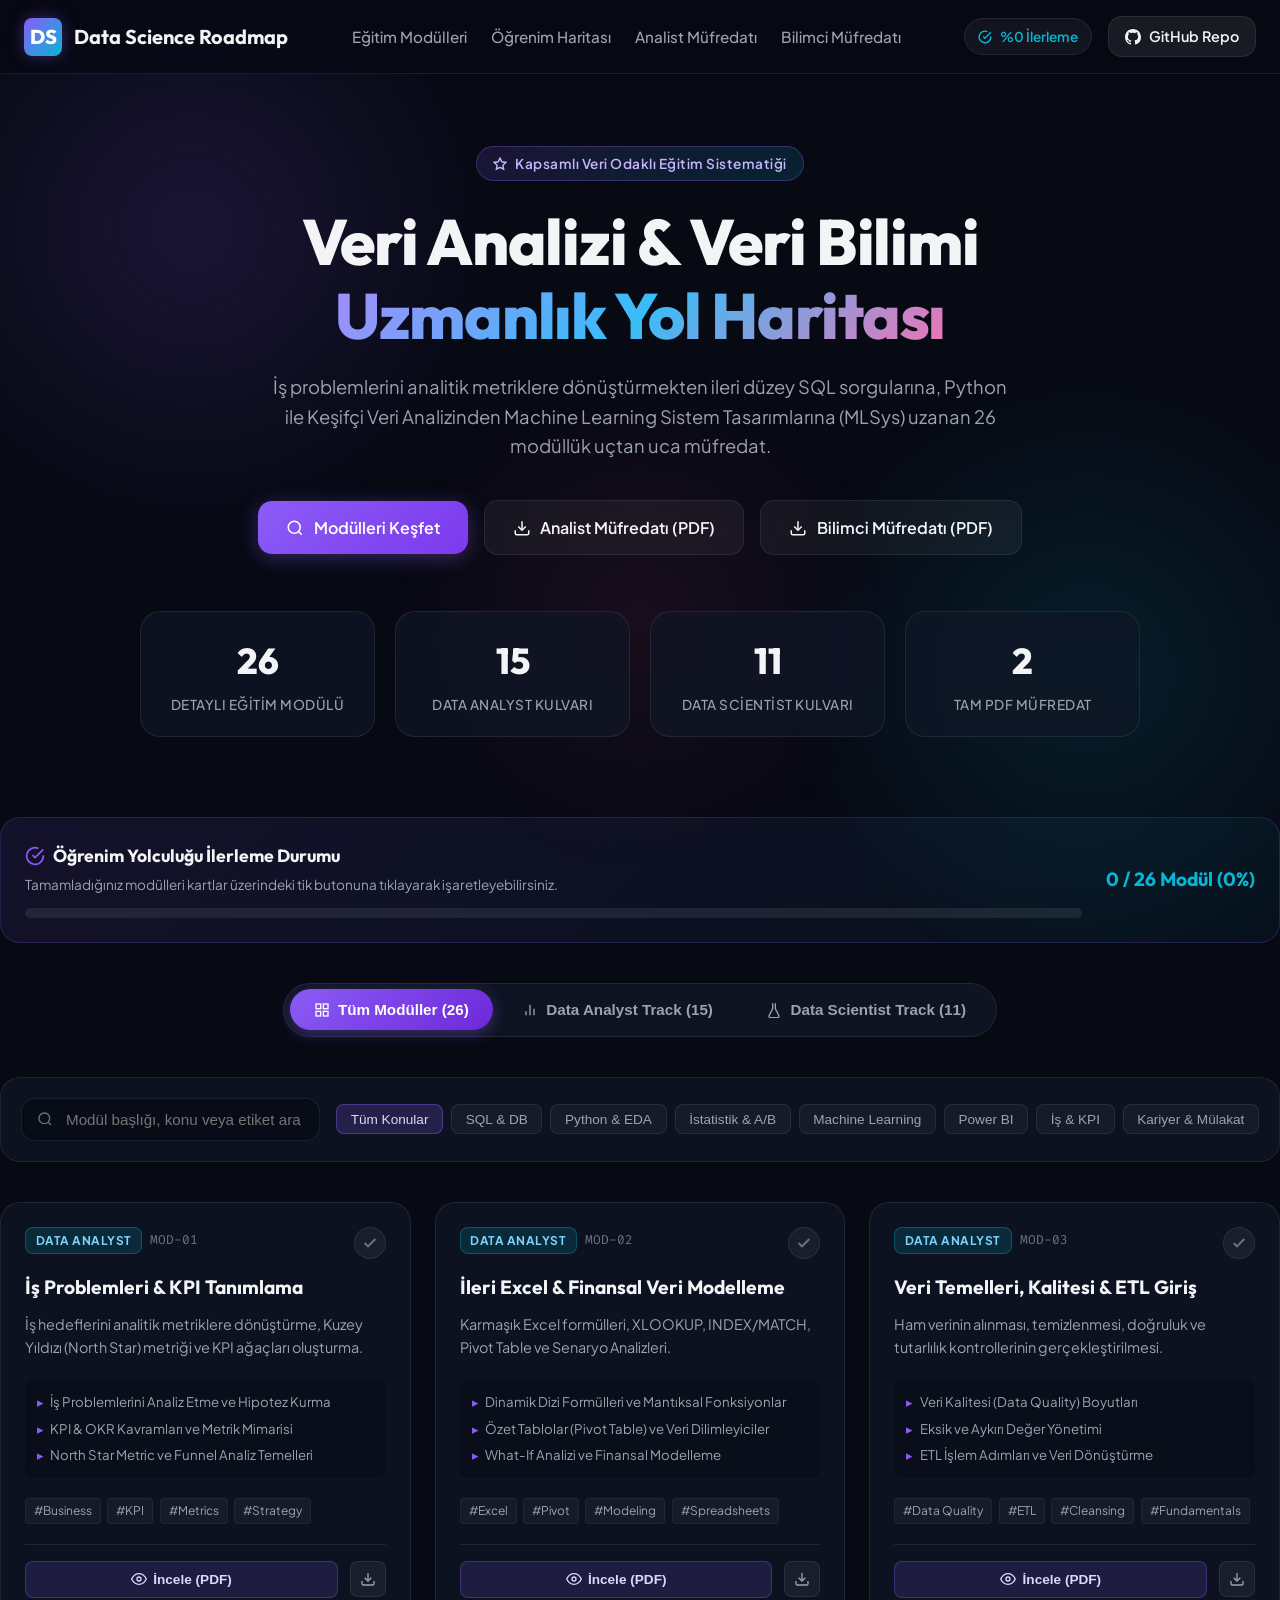
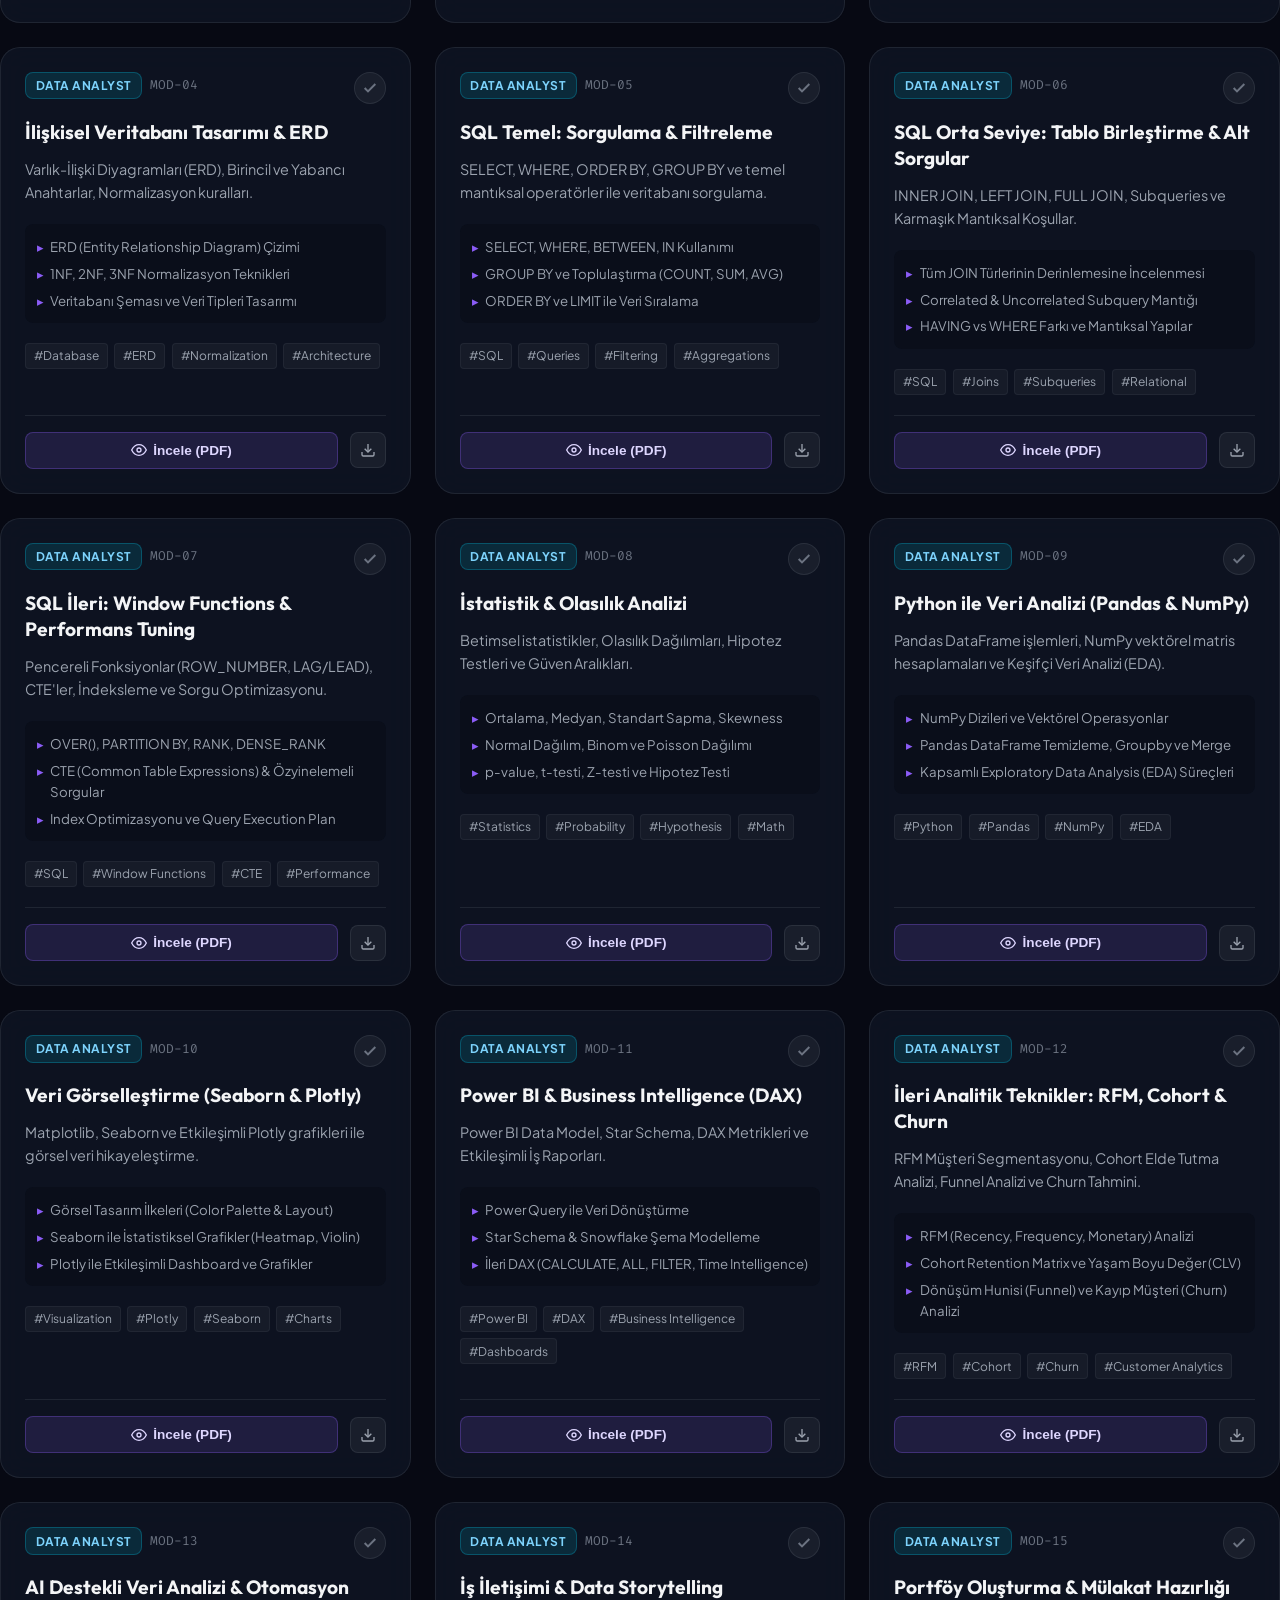
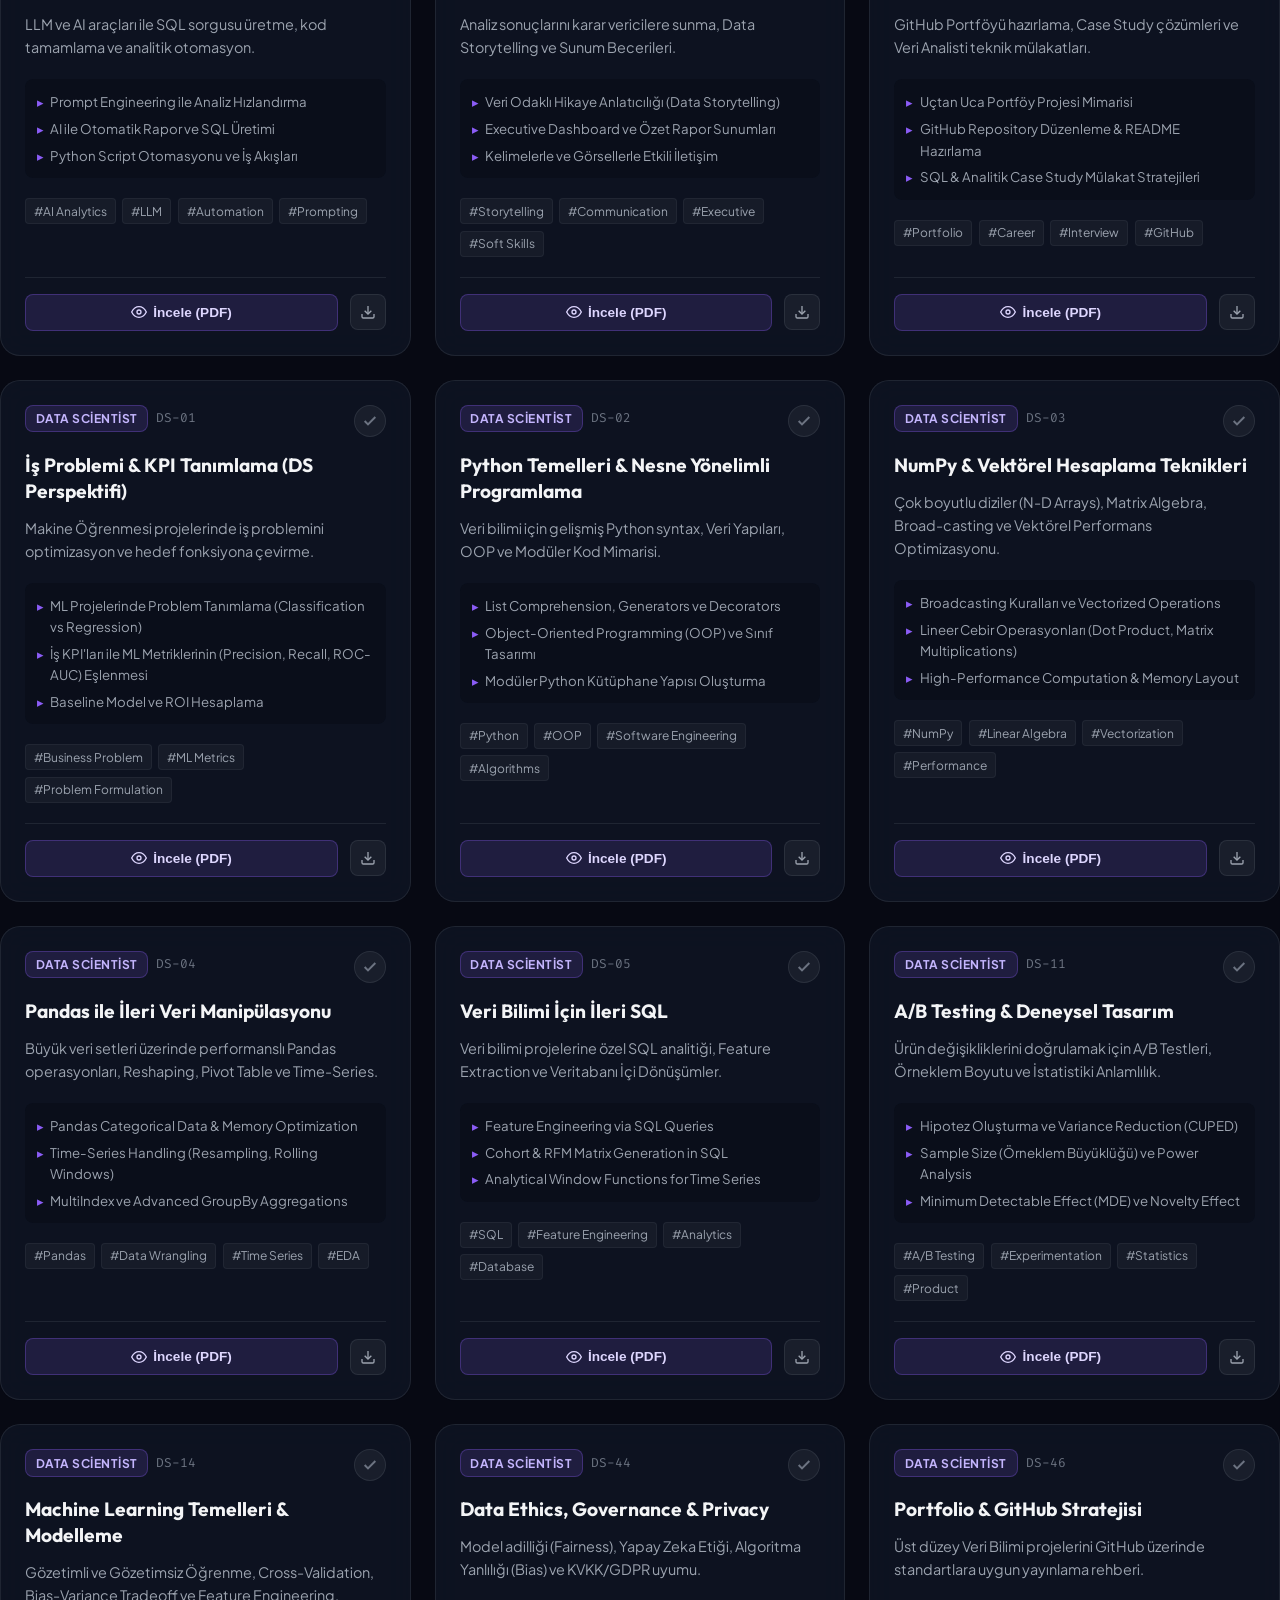
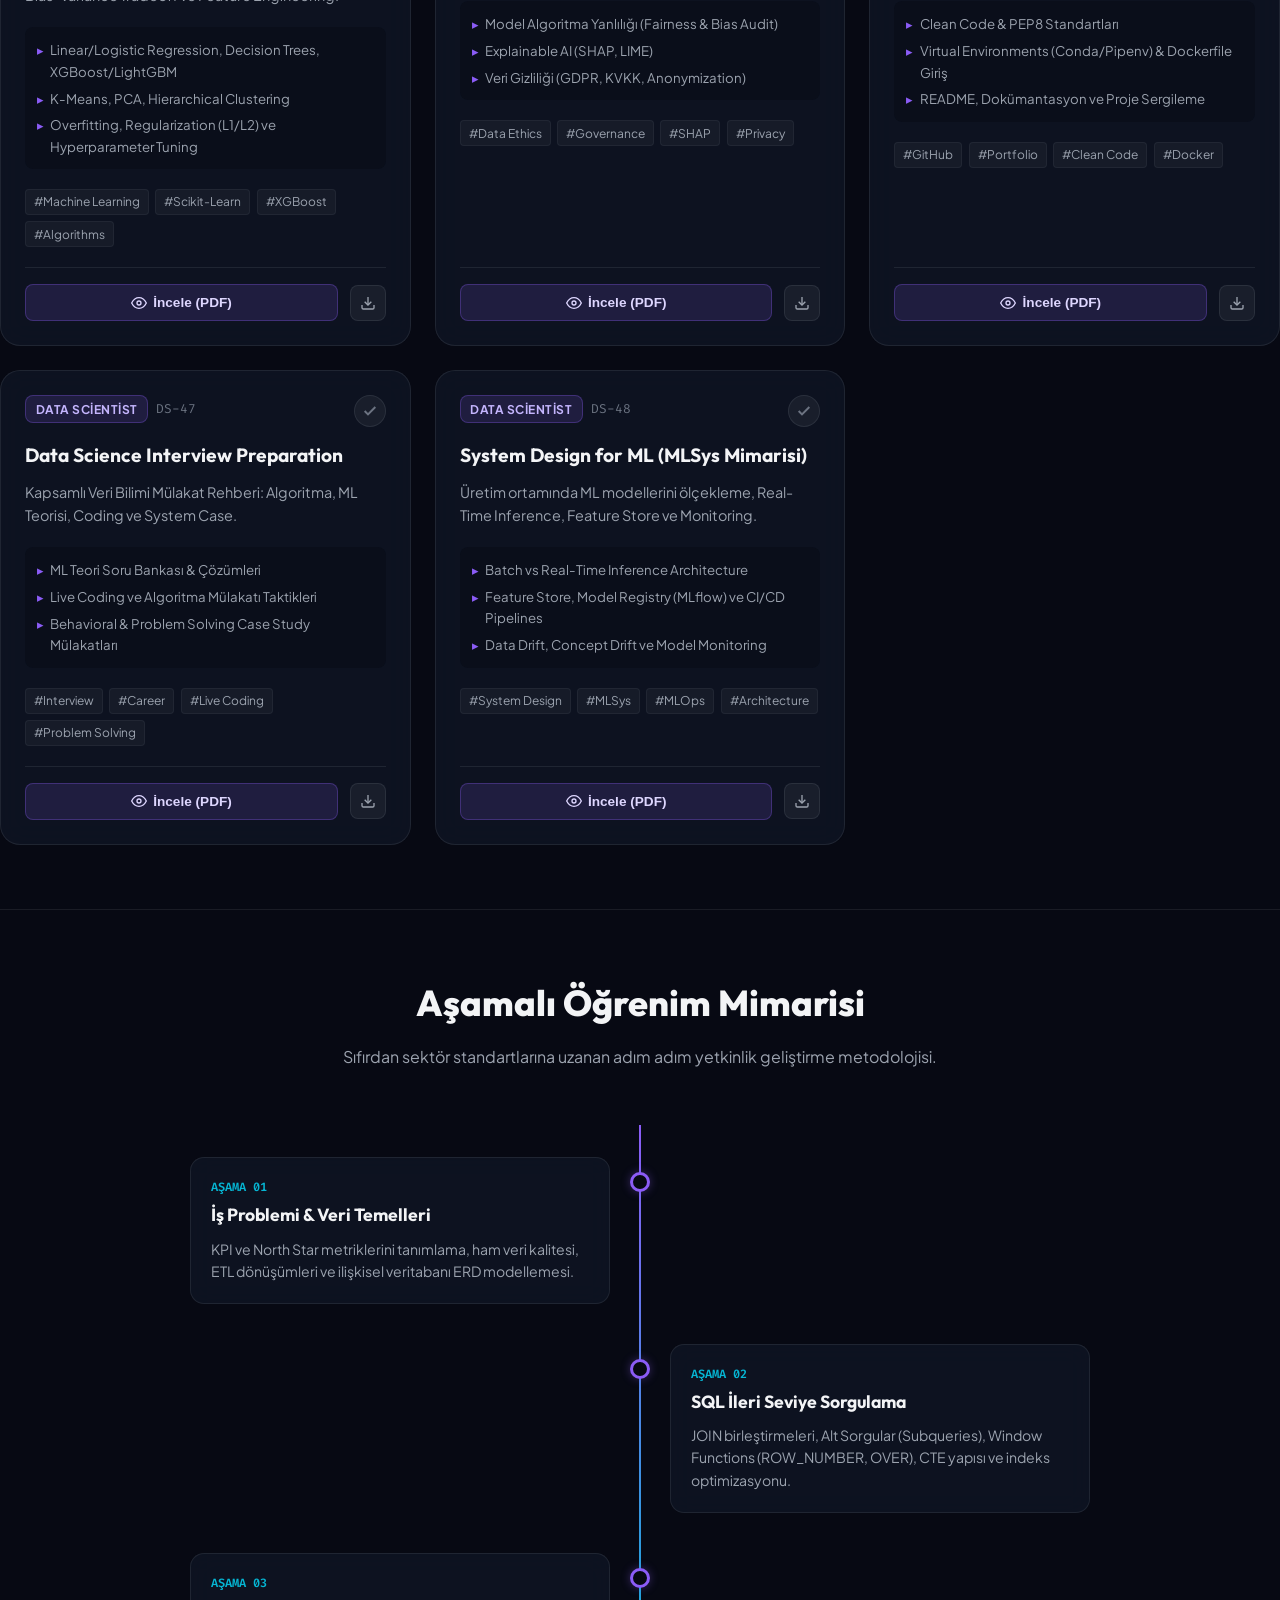
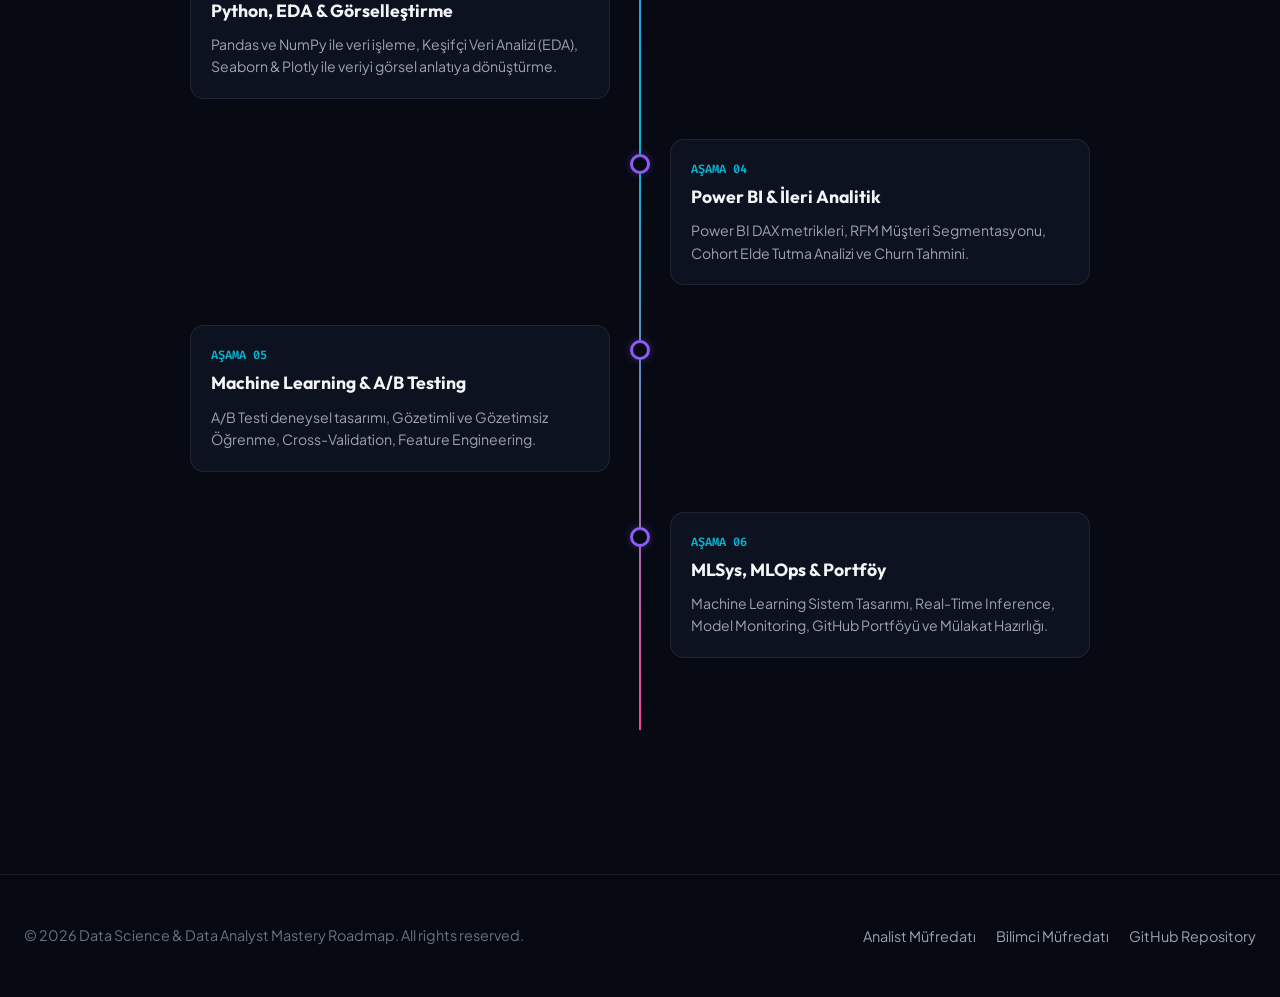
==== commit 566922b4: "fix: Add .nojekyll to bypass Jekyll build and improve PDF viewer fallback" ====
--- a/docs/index.html
+++ b/docs/index.html
@@ -4,7 +4,7 @@
   <meta charset="UTF-8">
   <meta name="viewport" content="width=device-width, initial-scale=1.0">
   <title>Data Science & Data Analyst Mastery Roadmap | semihvz</title>
-  <meta name="description" content="Veri Analizi ve Veri Bilimi için uçtan uca hazırlanan 24 kapsamlı ders modülü, PDF müfredatları ve interaktif kariyer yol haritası.">
+  <meta name="description" content="Veri Analizi ve Veri Bilimi için uçtan uca hazırlanan 26 kapsamlı ders modülü, PDF müfredatları ve interaktif kariyer yol haritası.">
   <meta name="keywords" content="Data Science, Data Analyst, SQL, Python, Machine Learning, Power BI, Statistics, Roadmap">
   <meta name="author" content="semihvz">
 
@@ -35,8 +35,8 @@
       <ul class="nav-links">
         <li><a href="#modules" class="nav-link">Eğitim Modülleri</a></li>
         <li><a href="#roadmap" class="nav-link">Öğrenim Haritası</a></li>
-        <li><a href="../data-analyst-curriculum.pdf" target="_blank" class="nav-link">Analist Müfredatı</a></li>
-        <li><a href="../data-science-curriculum.pdf" target="_blank" class="nav-link">Bilimci Müfredatı</a></li>
+        <li><a href="data-analyst-curriculum.pdf" target="_blank" class="nav-link">Analist Müfredatı</a></li>
+        <li><a href="data-science-curriculum.pdf" target="_blank" class="nav-link">Bilimci Müfredatı</a></li>
       </ul>
 
       <div class="nav-actions">
@@ -73,7 +73,7 @@
       </h1>
 
       <p class="hero-subtitle">
-        İş problemlerini analitik metriklere dönüştürmekten ileri düzey SQL sorgularına, Python ile Keşifçi Veri Analizinden Machine Learning Sistem Tasarımlarına (MLSys) uzanan 24 modüllük uçtan uca müfredat.
+        İş problemlerini analitik metriklere dönüştürmekten ileri düzey SQL sorgularına, Python ile Keşifçi Veri Analizinden Machine Learning Sistem Tasarımlarına (MLSys) uzanan 26 modüllük uçtan uca müfredat.
       </p>
 
       <div class="hero-cta">
@@ -84,7 +84,7 @@
           </svg>
           Modülleri Keşfet
         </a>
-        <a href="../data-analyst-curriculum.pdf" download class="btn-secondary">
+        <a href="data-analyst-curriculum.pdf" target="_blank" download class="btn-secondary">
           <svg width="18" height="18" viewBox="0 0 24 24" fill="none" stroke="currentColor" stroke-width="2">
             <path d="M21 15v4a2 2 0 0 1-2 2H5a2 2 0 0 1-2-2v-4"></path>
             <polyline points="7 10 12 15 17 10"></polyline>
@@ -92,7 +92,7 @@
           </svg>
           Analist Müfredatı (PDF)
         </a>
-        <a href="../data-science-curriculum.pdf" download class="btn-secondary">
+        <a href="data-science-curriculum.pdf" target="_blank" download class="btn-secondary">
           <svg width="18" height="18" viewBox="0 0 24 24" fill="none" stroke="currentColor" stroke-width="2">
             <path d="M21 15v4a2 2 0 0 1-2 2H5a2 2 0 0 1-2-2v-4"></path>
             <polyline points="7 10 12 15 17 10"></polyline>
@@ -105,7 +105,7 @@
       <!-- Stats Grid -->
       <div class="hero-stats">
         <div class="stat-card">
-          <div class="stat-number">24</div>
+          <div class="stat-number">26</div>
           <div class="stat-label">Detaylı Eğitim Modülü</div>
         </div>
         <div class="stat-card">
@@ -113,7 +113,7 @@
           <div class="stat-label">Data Analyst Kulvarı</div>
         </div>
         <div class="stat-card">
-          <div class="stat-number">9</div>
+          <div class="stat-number">11</div>
           <div class="stat-label">Data Scientist Kulvarı</div>
         </div>
         <div class="stat-card">
@@ -143,7 +143,7 @@
         </div>
       </div>
       <div style="text-align: right; min-width: 140px;">
-        <span id="completedCountText" style="font-family: var(--font-heading); font-size: 1.2rem; font-weight: 700; color: var(--secondary);">0 / 24 Modül (%0)</span>
+        <span id="completedCountText" style="font-family: var(--font-heading); font-size: 1.2rem; font-weight: 700; color: var(--secondary);">0 / 26 Modül (%0)</span>
       </div>
     </div>
 
@@ -157,7 +157,7 @@
             <rect x="14" y="14" width="7" height="7"></rect>
             <rect x="3" y="14" width="7" height="7"></rect>
           </svg>
-          Tüm Modüller (24)
+          Tüm Modüller (26)
         </button>
         <button class="track-tab" data-track="analyst">
           <svg width="16" height="16" viewBox="0 0 24 24" fill="none" stroke="currentColor" stroke-width="2">
@@ -171,7 +171,7 @@
           <svg width="16" height="16" viewBox="0 0 24 24" fill="none" stroke="currentColor" stroke-width="2">
             <path d="M10 2v7.527a2 2 0 0 1-.211.896L4.72 20.5A2 2 0 0 0 6.5 23.5h11a2 2 0 0 0 1.78-3L14.21 10.423a2 2 0 0 1-.21-.896V2"></path>
           </svg>
-          Data Scientist Track (9)
+          Data Scientist Track (11)
         </button>
       </div>
     </div>
@@ -299,12 +299,17 @@
           </svg>
           <span class="modal-title" id="modalTitle">Modül PDF Detayı</span>
         </div>
-        <button class="modal-close-btn" id="modalCloseBtn" title="Kapat">
-          <svg width="18" height="18" viewBox="0 0 24 24" fill="none" stroke="currentColor" stroke-width="2.5">
-            <line x1="18" y1="6" x2="6" y2="18"></line>
-            <line x1="6" y1="6" x2="18" y2="18"></line>
-          </svg>
-        </button>
+        <div style="display: flex; align-items: center; gap: 0.75rem;">
+          <a id="modalExternalBtn" href="#" target="_blank" class="btn-github" style="font-size: 0.8rem; padding: 0.35rem 0.75rem;">
+            Yeni Sekmede Aç ↗
+          </a>
+          <button class="modal-close-btn" id="modalCloseBtn" title="Kapat">
+            <svg width="18" height="18" viewBox="0 0 24 24" fill="none" stroke="currentColor" stroke-width="2.5">
+              <line x1="18" y1="6" x2="6" y2="18"></line>
+              <line x1="6" y1="6" x2="18" y2="18"></line>
+            </svg>
+          </button>
+        </div>
       </div>
       <div class="modal-body">
         <iframe src="about:blank" id="modalIframe" class="modal-iframe"></iframe>
@@ -319,8 +324,8 @@
         © 2026 Data Science & Data Analyst Mastery Roadmap. All rights reserved.
       </div>
       <ul class="footer-links">
-        <li><a href="../data-analyst-curriculum.pdf" download class="footer-link">Analist Müfredatı</a></li>
-        <li><a href="../data-science-curriculum.pdf" download class="footer-link">Bilimci Müfredatı</a></li>
+        <li><a href="data-analyst-curriculum.pdf" target="_blank" download class="footer-link">Analist Müfredatı</a></li>
+        <li><a href="data-science-curriculum.pdf" target="_blank" download class="footer-link">Bilimci Müfredatı</a></li>
         <li><a href="https://github.com/semihvz/data-science-roadmap" target="_blank" class="footer-link">GitHub Repository</a></li>
       </ul>
     </div>
